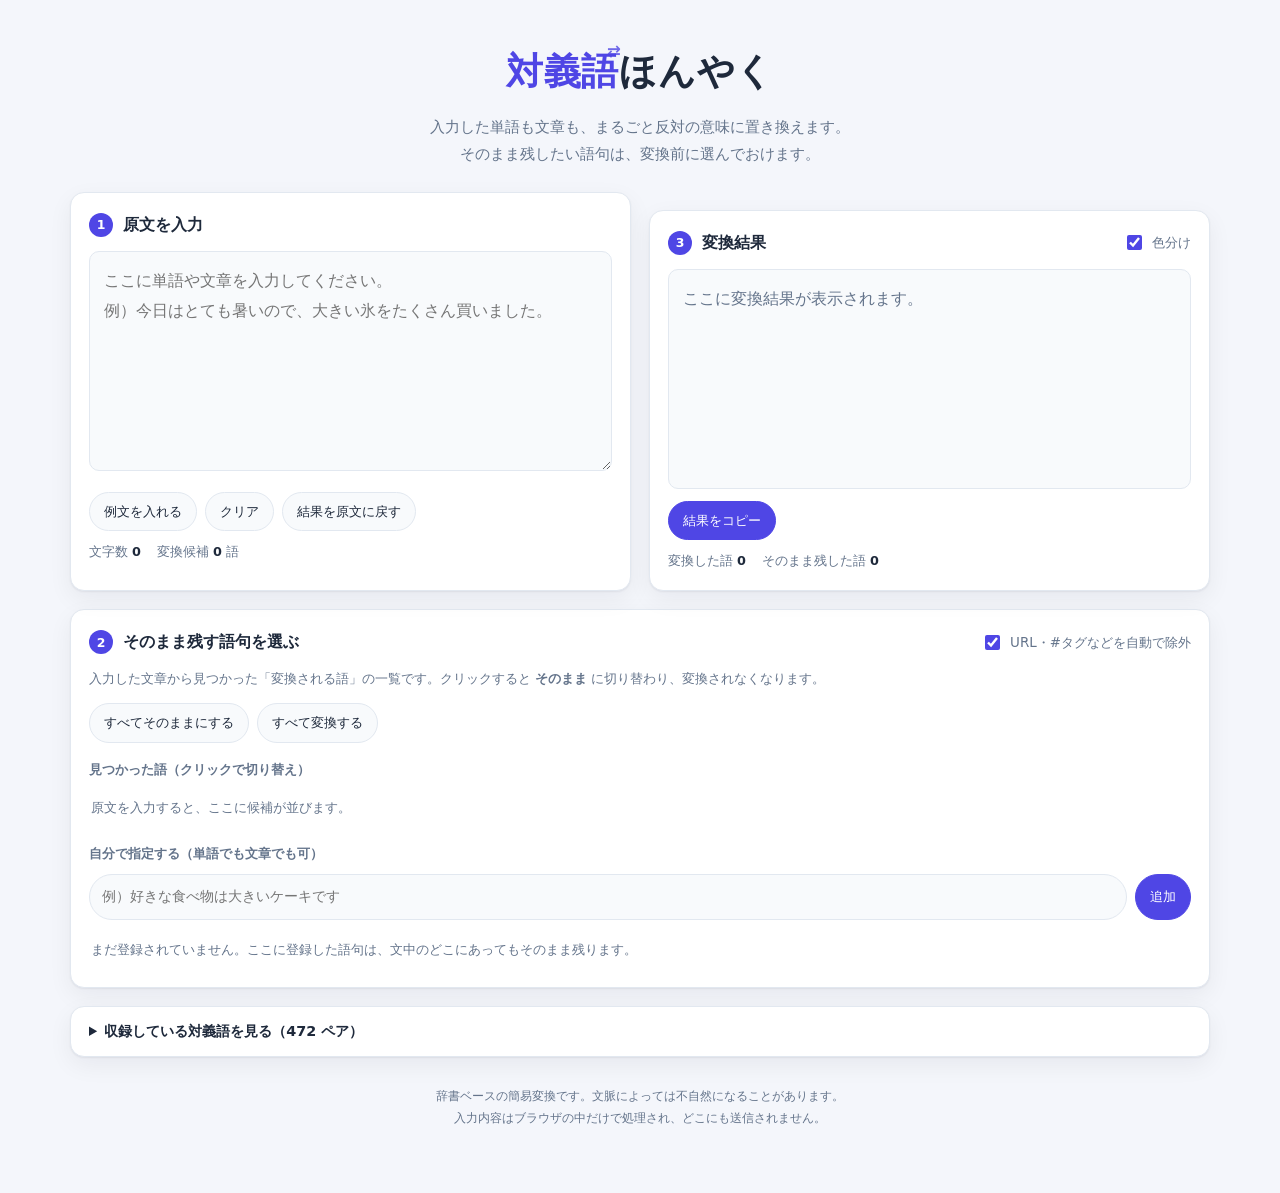
==== index.html @ 5894fc15 "対義語翻訳サイトを追加 入力した単語や文章をまるごと対義語に置き換える静的サイト。 変換したくない語句は、変換前に選んで保護できる。  - src/dictionary.js: 対義語ペア約470件（" ====
<!DOCTYPE html>
<html lang="ja">
<head>
<meta charset="utf-8">
<meta name="viewport" content="width=device-width, initial-scale=1">
<title>対義語ほんやく — 入力した文章をまるごと反対の意味に</title>
<meta name="description" content="入力した単語や文章を、まるごと対義語に置き換える翻訳サイト。そのまま残したい語句は変換前に選んでおけます。">
<link rel="icon" href="data:image/svg+xml,<svg xmlns='http://www.w3.org/2000/svg' viewBox='0 0 100 100'><text y='.9em' font-size='90'>🔄</text></svg>">
<link rel="stylesheet" href="assets/style.css">
</head>
<body>
<div class="wrap">

  <header>
    <h1><span class="flip">対義語</span>ほんやく</h1>
    <p class="lead">
      入力した単語も文章も、まるごと反対の意味に置き換えます。<br>
      そのまま残したい語句は、変換前に選んでおけます。
    </p>
  </header>

  <main>
    <div class="grid">

      <!-- ① 入力 -->
      <section class="card">
        <div class="card-head">
          <span class="step">1</span>
          <h2>原文を入力</h2>
        </div>
        <label class="sr-only" for="input">変換したい文章</label>
        <textarea id="input" placeholder="ここに単語や文章を入力してください。&#10;例）今日はとても暑いので、大きい氷をたくさん買いました。" spellcheck="false"></textarea>
        <div class="btn-row">
          <button type="button" class="btn" id="sample">例文を入れる</button>
          <button type="button" class="btn" id="clear">クリア</button>
          <button type="button" class="btn" id="swap" title="変換結果を原文に移して、もう一度変換します">結果を原文に戻す</button>
        </div>
        <div class="stats">
          <span>文字数 <b id="stat-chars">0</b></span>
          <span>変換候補 <b id="stat-candidates">0</b> 語</span>
        </div>
      </section>

      <!-- ③ 出力（画面上は右側に置くが、手順としては最後） -->
      <section class="card">
        <div class="card-head">
          <span class="step">3</span>
          <h2>変換結果</h2>
          <span class="spacer"></span>
          <label class="toggle"><input type="checkbox" id="highlight" checked> 色分け</label>
        </div>
        <div class="output" id="output" aria-live="polite"><span class="empty">ここに変換結果が表示されます。</span></div>
        <div class="btn-row">
          <button type="button" class="btn primary" id="copy">結果をコピー</button>
        </div>
        <div class="stats">
          <span>変換した語 <b id="stat-converted">0</b></span>
          <span>そのまま残した語 <b id="stat-kept">0</b></span>
        </div>
      </section>
    </div>

    <!-- ② そのまま残す設定 -->
    <section class="card">
      <div class="card-head">
        <span class="step">2</span>
        <h2>そのまま残す語句を選ぶ</h2>
        <span class="spacer"></span>
        <label class="toggle" title="URL・メールアドレス・`コード`・#タグ・@ユーザー名を自動で除外します">
          <input type="checkbox" id="auto-protect" checked> URL・#タグなどを自動で除外
        </label>
      </div>
      <p class="hint">
        入力した文章から見つかった「変換される語」の一覧です。クリックすると <b>そのまま</b> に切り替わり、変換されなくなります。
      </p>

      <div class="btn-row" style="margin-top:0">
        <button type="button" class="btn" id="keep-all">すべてそのままにする</button>
        <button type="button" class="btn" id="keep-none">すべて変換する</button>
      </div>

      <p class="subhead">見つかった語（クリックで切り替え）</p>
      <div class="chips" id="candidates"><p class="empty-note">原文を入力すると、ここに候補が並びます。</p></div>

      <p class="subhead">自分で指定する（単語でも文章でも可）</p>
      <div class="add-row">
        <label class="sr-only" for="manual">そのまま残したい語句</label>
        <input type="text" id="manual" placeholder="例）好きな食べ物は大きいケーキです" autocomplete="off">
        <button type="button" class="btn primary" id="manual-add">追加</button>
      </div>
      <div class="chips" id="manual-list"><p class="empty-note">まだ登録されていません。ここに登録した語句は、文中のどこにあってもそのまま残ります。</p></div>
    </section>

    <details class="dict">
      <summary>収録している対義語を見る（<span id="dict-count">0</span> ペア）</summary>
      <div class="add-row" style="margin-top:12px">
        <label class="sr-only" for="dict-search">辞書を検索</label>
        <input type="text" id="dict-search" placeholder="語を検索（例：大きい / happy）" autocomplete="off">
      </div>
      <div class="dict-list" id="dict-list"></div>
    </details>
  </main>

  <footer>
    辞書ベースの簡易変換です。文脈によっては不自然になることがあります。<br>
    入力内容はブラウザの中だけで処理され、どこにも送信されません。
  </footer>
</div>

<div class="toast" id="toast" role="status" aria-live="polite"></div>

<script src="src/dictionary.js"></script>
<script src="src/conjugate.js"></script>
<script src="src/converter.js"></script>
<script src="src/app.js"></script>
</body>
</html>
---- assets/style.css ----
:root {
  --bg: #f4f6fb;
  --panel: #ffffff;
  --panel-2: #f8fafc;
  --border: #e2e8f0;
  --text: #1e293b;
  --muted: #64748b;
  --accent: #4f46e5;
  --accent-soft: #eef2ff;
  --convert: #7c3aed;
  --convert-soft: #f3e8ff;
  --keep: #0f766e;
  --keep-soft: #ccfbf1;
  --shadow: 0 1px 2px rgba(15, 23, 42, .06), 0 8px 24px rgba(15, 23, 42, .06);
  --radius: 14px;
}

@media (prefers-color-scheme: dark) {
  :root {
    --bg: #0b1020;
    --panel: #131a2e;
    --panel-2: #0f1526;
    --border: #263149;
    --text: #e8edf7;
    --muted: #93a2bd;
    --accent: #8b8cf7;
    --accent-soft: #1e2444;
    --convert: #c4a6ff;
    --convert-soft: #2a1f45;
    --keep: #5eead4;
    --keep-soft: #113b38;
    --shadow: 0 1px 2px rgba(0, 0, 0, .4), 0 10px 30px rgba(0, 0, 0, .35);
  }
}

* { box-sizing: border-box; }

body {
  margin: 0;
  padding: 0 16px 64px;
  background: var(--bg);
  color: var(--text);
  font-family: "Hiragino Sans", "Hiragino Kaku Gothic ProN", "Noto Sans JP", "Yu Gothic UI",
    system-ui, -apple-system, "Segoe UI", sans-serif;
  line-height: 1.75;
  -webkit-text-size-adjust: 100%;
}

.wrap { max-width: 1140px; margin: 0 auto; }

/* ---------- header ---------- */
header {
  padding: 40px 0 24px;
  text-align: center;
}

h1 {
  margin: 0;
  font-size: clamp(1.6rem, 4.5vw, 2.3rem);
  letter-spacing: .02em;
}

h1 .flip {
  color: var(--accent);
  position: relative;
}

h1 .flip::after {
  content: "⇄";
  position: absolute;
  top: -.75em;
  right: -.15em;
  font-size: .45em;
  opacity: .8;
}

.lead {
  margin: 10px auto 0;
  max-width: 640px;
  color: var(--muted);
  font-size: .95rem;
}

/* ---------- layout ---------- */
.grid {
  display: grid;
  gap: 18px;
  grid-template-columns: 1fr 1fr;
}

@media (max-width: 860px) {
  .grid { grid-template-columns: 1fr; }
}

.card {
  background: var(--panel);
  border: 1px solid var(--border);
  border-radius: var(--radius);
  box-shadow: var(--shadow);
  padding: 18px;
  min-width: 0;
}

.card + .card,
.grid + .card { margin-top: 18px; }

.card-head {
  display: flex;
  align-items: center;
  gap: 10px;
  margin-bottom: 12px;
  flex-wrap: wrap;
}

.step {
  display: inline-grid;
  place-items: center;
  width: 24px;
  height: 24px;
  border-radius: 50%;
  background: var(--accent);
  color: #fff;
  font-size: .78rem;
  font-weight: 700;
  flex: none;
}

.card-head h2 {
  margin: 0;
  font-size: 1rem;
  font-weight: 700;
}

.card-head .spacer { flex: 1 1 auto; }

.hint {
  margin: 0 0 12px;
  color: var(--muted);
  font-size: .82rem;
}

/* ---------- controls ---------- */
textarea {
  width: 100%;
  min-height: 220px;
  resize: vertical;
  padding: 14px;
  border-radius: 10px;
  border: 1px solid var(--border);
  background: var(--panel-2);
  color: var(--text);
  font: inherit;
  line-height: 1.9;
}

textarea:focus-visible,
input[type="text"]:focus-visible { outline: 2px solid var(--accent); outline-offset: 1px; }

input[type="text"] {
  flex: 1 1 200px;
  min-width: 0;
  padding: 9px 12px;
  border-radius: 999px;
  border: 1px solid var(--border);
  background: var(--panel-2);
  color: var(--text);
  font: inherit;
  font-size: .9rem;
}

button {
  font: inherit;
  cursor: pointer;
  color: var(--text);
}

.btn {
  padding: 7px 14px;
  border-radius: 999px;
  border: 1px solid var(--border);
  background: var(--panel-2);
  font-size: .84rem;
  transition: border-color .15s, background .15s, transform .05s;
}

.btn:hover { border-color: var(--accent); }
.btn:active { transform: translateY(1px); }

.btn.primary {
  background: var(--accent);
  border-color: var(--accent);
  color: #fff;
}

.btn-row {
  display: flex;
  flex-wrap: wrap;
  gap: 8px;
  margin-top: 12px;
}

.toggle {
  display: inline-flex;
  align-items: center;
  gap: 7px;
  font-size: .84rem;
  color: var(--muted);
  cursor: pointer;
  user-select: none;
}

.toggle input { accent-color: var(--accent); width: 15px; height: 15px; }

/* ---------- output ---------- */
.output {
  min-height: 220px;
  padding: 14px;
  border-radius: 10px;
  border: 1px solid var(--border);
  background: var(--panel-2);
  white-space: pre-wrap;
  word-break: break-word;
  overflow-wrap: anywhere;
  line-height: 1.9;
}

.output .empty { color: var(--muted); }

.output mark.conv {
  background: var(--convert-soft);
  color: var(--convert);
  border-radius: 4px;
  padding: 0 2px;
  font-weight: 600;
}

.output .kept {
  background: var(--keep-soft);
  color: var(--keep);
  border-radius: 4px;
  padding: 0 2px;
  box-shadow: inset 0 -1px 0 currentColor;
}

.output.plainview mark.conv,
.output.plainview .kept {
  background: none;
  color: inherit;
  font-weight: inherit;
  box-shadow: none;
}

/* ---------- chips ---------- */
.chips {
  display: flex;
  flex-wrap: wrap;
  gap: 8px;
  max-height: min(320px, 50vh);
  overflow-y: auto;
  overscroll-behavior: contain;
  padding: 2px 2px 4px;
}

.chip {
  display: inline-flex;
  align-items: center;
  gap: 6px;
  padding: 5px 12px;
  border-radius: 999px;
  border: 1px solid var(--border);
  background: var(--convert-soft);
  color: var(--convert);
  font-size: .84rem;
  line-height: 1.6;
  transition: background .15s, color .15s, border-color .15s;
}

.chip .arrow { opacity: .6; font-size: .78rem; }
.chip .count {
  font-size: .7rem;
  opacity: .75;
  background: rgba(127, 127, 127, .18);
  border-radius: 999px;
  padding: 0 6px;
}

.chip[aria-pressed="true"] {
  background: var(--keep-soft);
  color: var(--keep);
  border-color: currentColor;
}

.chip[aria-pressed="true"] .target { text-decoration: line-through; opacity: .55; }

.chip .state { font-size: .72rem; opacity: .8; }

.chip-static {
  display: inline-flex;
  align-items: center;
  gap: 8px;
  padding: 5px 8px 5px 12px;
  border-radius: 999px;
  border: 1px solid currentColor;
  background: var(--keep-soft);
  color: var(--keep);
  font-size: .84rem;
  max-width: 100%;
}

.chip-static span {
  overflow: hidden;
  text-overflow: ellipsis;
  white-space: nowrap;
  max-width: 42ch;
}

.chip-static button {
  border: 0;
  background: none;
  color: inherit;
  font-size: 1rem;
  line-height: 1;
  padding: 0 2px;
  opacity: .7;
}

.chip-static button:hover { opacity: 1; }

.add-row {
  display: flex;
  gap: 8px;
  flex-wrap: wrap;
  margin-bottom: 12px;
}

.empty-note {
  color: var(--muted);
  font-size: .84rem;
  margin: 4px 0;
}

/* ---------- misc ---------- */
.stats {
  display: flex;
  gap: 16px;
  flex-wrap: wrap;
  color: var(--muted);
  font-size: .8rem;
  margin-top: 10px;
}

.stats b { color: var(--text); font-variant-numeric: tabular-nums; }

.subhead {
  font-size: .82rem;
  font-weight: 700;
  color: var(--muted);
  margin: 16px 0 8px;
}

details.dict {
  margin-top: 18px;
  border: 1px solid var(--border);
  border-radius: var(--radius);
  background: var(--panel);
  padding: 12px 18px;
  box-shadow: var(--shadow);
}

details.dict summary {
  cursor: pointer;
  font-size: .9rem;
  font-weight: 700;
}

.dict-list {
  margin-top: 12px;
  max-height: 320px;
  overflow-y: auto;
  display: grid;
  grid-template-columns: repeat(auto-fill, minmax(220px, 1fr));
  gap: 6px 14px;
  font-size: .85rem;
}

.dict-list div {
  display: flex;
  gap: 6px;
  border-bottom: 1px dashed var(--border);
  padding: 3px 0;
}

.dict-list .tag {
  margin-left: auto;
  font-size: .7rem;
  color: var(--muted);
  flex: none;
}

footer {
  text-align: center;
  color: var(--muted);
  font-size: .78rem;
  margin-top: 28px;
}

.toast {
  position: fixed;
  left: 50%;
  bottom: 28px;
  transform: translate(-50%, 12px);
  background: var(--text);
  color: var(--bg);
  padding: 9px 18px;
  border-radius: 999px;
  font-size: .85rem;
  opacity: 0;
  pointer-events: none;
  transition: opacity .2s, transform .2s;
}

.toast.show { opacity: 1; transform: translate(-50%, 0); }

.sr-only {
  position: absolute;
  width: 1px; height: 1px;
  padding: 0; margin: -1px;
  overflow: hidden;
  clip: rect(0 0 0 0);
  white-space: nowrap;
  border: 0;
}
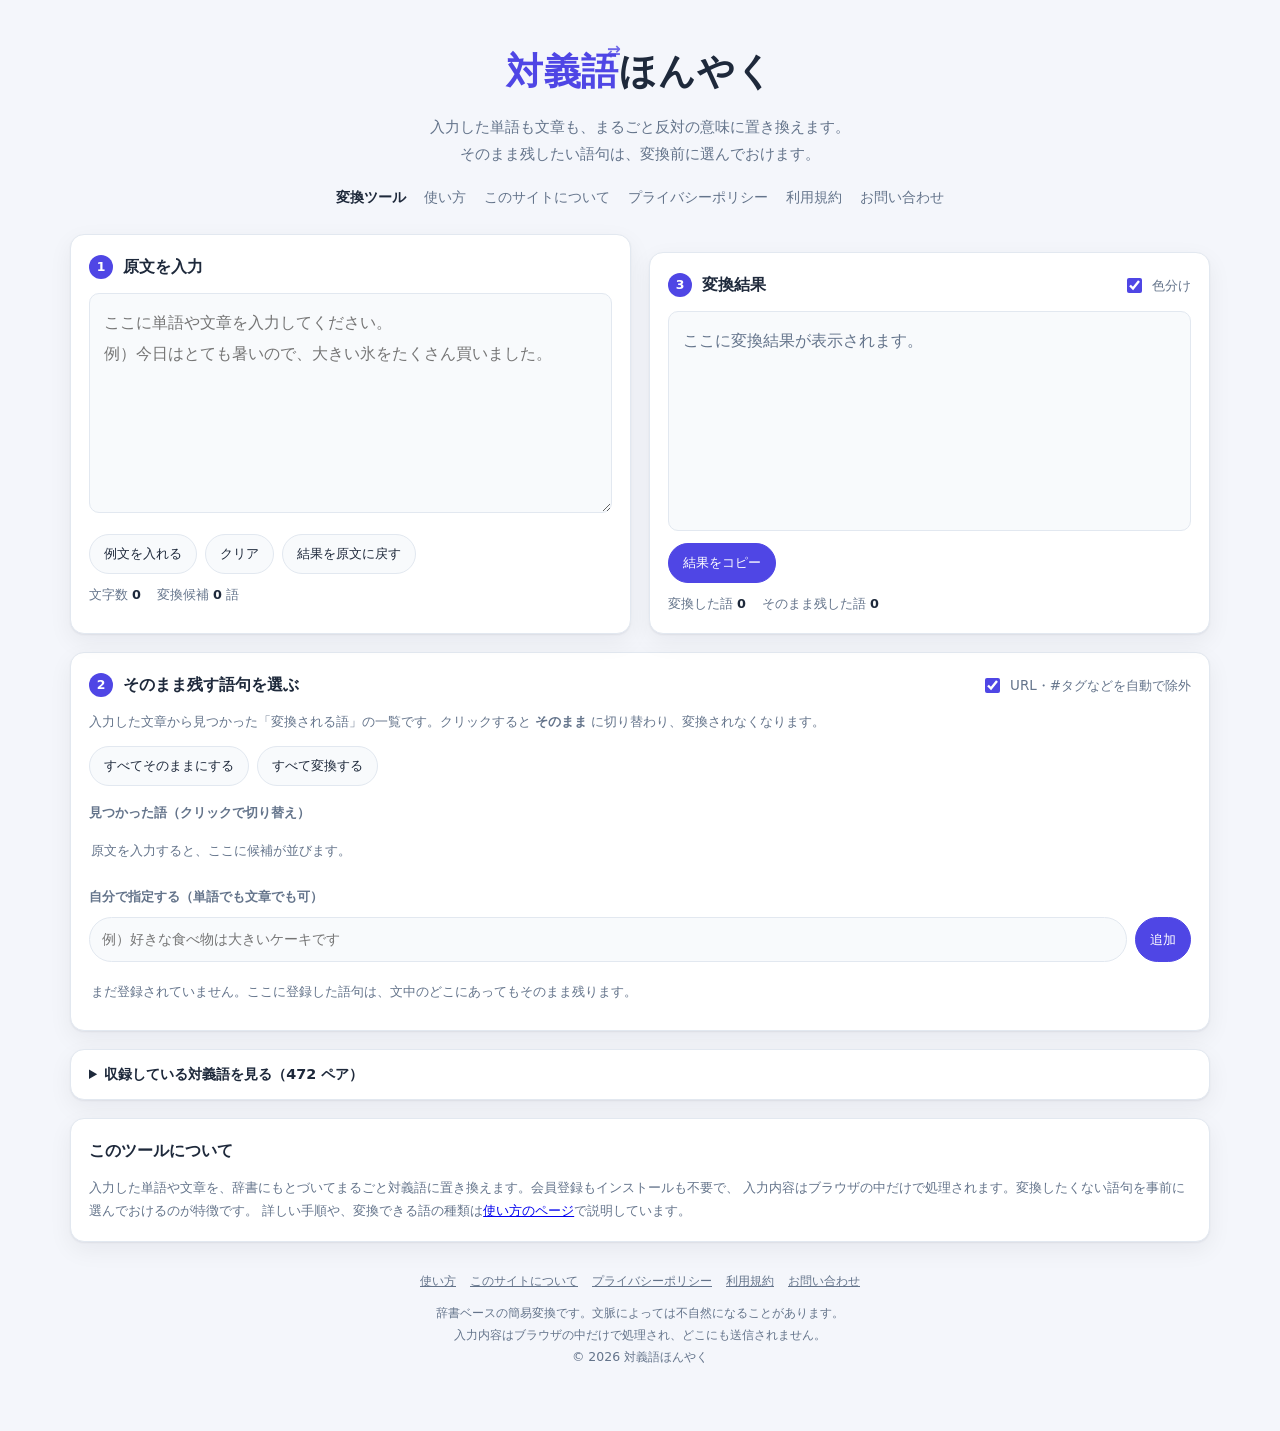
==== commit 74cda5c1: "サイトとして公開できるようにし、広告枠を用意 GitHub Pages での公開と、広告掲載（AdSense）に必要な体裁を整えた。  - .github/workflows/pages.yml: テ" ====
--- a/index.html
+++ b/index.html
@@ -5,8 +5,29 @@
 <meta name="viewport" content="width=device-width, initial-scale=1">
 <title>対義語ほんやく — 入力した文章をまるごと反対の意味に</title>
 <meta name="description" content="入力した単語や文章を、まるごと対義語に置き換える翻訳サイト。そのまま残したい語句は変換前に選んでおけます。">
+<link rel="canonical" href="https://tomohiro284.github.io/-/">
+<meta property="og:type" content="website">
+<meta property="og:site_name" content="対義語ほんやく">
+<meta property="og:title" content="対義語ほんやく — 入力した文章をまるごと反対の意味に">
+<meta property="og:description" content="入力した単語や文章を、まるごと対義語に置き換える無料の変換ツール。そのまま残したい語句は変換前に選んでおけます。">
+<meta property="og:url" content="https://tomohiro284.github.io/-/">
+<meta property="og:locale" content="ja_JP">
+<meta name="twitter:card" content="summary">
 <link rel="icon" href="data:image/svg+xml,<svg xmlns='http://www.w3.org/2000/svg' viewBox='0 0 100 100'><text y='.9em' font-size='90'>🔄</text></svg>">
 <link rel="stylesheet" href="assets/style.css">
+<script type="application/ld+json">
+{
+  "@context": "https://schema.org",
+  "@type": "WebApplication",
+  "name": "対義語ほんやく",
+  "url": "https://tomohiro284.github.io/-/",
+  "applicationCategory": "UtilitiesApplication",
+  "operatingSystem": "Web",
+  "inLanguage": "ja",
+  "description": "入力した単語や文章を、まるごと対義語に置き換える無料の変換ツール。",
+  "offers": { "@type": "Offer", "price": "0", "priceCurrency": "JPY" }
+}
+</script>
 </head>
 <body>
 <div class="wrap">
@@ -17,6 +38,14 @@
       入力した単語も文章も、まるごと反対の意味に置き換えます。<br>
       そのまま残したい語句は、変換前に選んでおけます。
     </p>
+    <nav class="site-nav" aria-label="サイト内メニュー">
+      <a href="index.html" aria-current="page">変換ツール</a>
+      <a href="guide.html">使い方</a>
+      <a href="about.html">このサイトについて</a>
+      <a href="privacy.html">プライバシーポリシー</a>
+      <a href="terms.html">利用規約</a>
+      <a href="contact.html">お問い合わせ</a>
+    </nav>
   </header>
 
   <main>
@@ -91,6 +120,8 @@
       <div class="chips" id="manual-list"><p class="empty-note">まだ登録されていません。ここに登録した語句は、文中のどこにあってもそのまま残ります。</p></div>
     </section>
 
+    <div class="ad-slot" data-ad-slot="content"></div>
+
     <details class="dict">
       <summary>収録している対義語を見る（<span id="dict-count">0</span> ペア）</summary>
       <div class="add-row" style="margin-top:12px">
@@ -99,19 +130,40 @@
       </div>
       <div class="dict-list" id="dict-list"></div>
     </details>
+
+    <section class="card" style="margin-top:18px">
+      <div class="card-head"><h2>このツールについて</h2></div>
+      <p class="hint" style="margin:0">
+        入力した単語や文章を、辞書にもとづいてまるごと対義語に置き換えます。会員登録もインストールも不要で、
+        入力内容はブラウザの中だけで処理されます。変換したくない語句を事前に選んでおけるのが特徴です。
+        詳しい手順や、変換できる語の種類は<a href="guide.html">使い方のページ</a>で説明しています。
+      </p>
+    </section>
+
+    <div class="ad-slot" data-ad-slot="footer"></div>
   </main>
 
   <footer>
+    <div class="foot-links">
+      <a href="guide.html">使い方</a>
+      <a href="about.html">このサイトについて</a>
+      <a href="privacy.html">プライバシーポリシー</a>
+      <a href="terms.html">利用規約</a>
+      <a href="contact.html">お問い合わせ</a>
+    </div>
     辞書ベースの簡易変換です。文脈によっては不自然になることがあります。<br>
-    入力内容はブラウザの中だけで処理され、どこにも送信されません。
+    入力内容はブラウザの中だけで処理され、どこにも送信されません。<br>
+    © 2026 対義語ほんやく
   </footer>
 </div>
 
 <div class="toast" id="toast" role="status" aria-live="polite"></div>
 
+<script src="src/site-config.js"></script>
 <script src="src/dictionary.js"></script>
 <script src="src/conjugate.js"></script>
 <script src="src/converter.js"></script>
 <script src="src/app.js"></script>
+<script src="src/ads.js"></script>
 </body>
 </html>
--- a/assets/style.css
+++ b/assets/style.css
@@ -430,3 +430,101 @@
   white-space: nowrap;
   border: 0;
 }
+
+/* ---------- サイト共通のナビゲーション ---------- */
+.site-nav {
+  display: flex;
+  flex-wrap: wrap;
+  gap: 6px 18px;
+  justify-content: center;
+  margin-top: 18px;
+  font-size: .85rem;
+}
+
+.site-nav a {
+  color: var(--muted);
+  text-decoration: none;
+  border-bottom: 1px solid transparent;
+}
+
+.site-nav a:hover { color: var(--accent); border-bottom-color: currentColor; }
+.site-nav a[aria-current="page"] { color: var(--text); font-weight: 700; }
+
+footer .foot-links {
+  display: flex;
+  flex-wrap: wrap;
+  gap: 6px 14px;
+  justify-content: center;
+  margin-bottom: 10px;
+}
+
+footer .foot-links a { color: var(--muted); }
+
+/* ---------- 記事ページ ---------- */
+.page { max-width: 760px; margin: 0 auto; }
+
+.page h2 {
+  font-size: 1.15rem;
+  margin: 32px 0 10px;
+  padding-bottom: 6px;
+  border-bottom: 1px solid var(--border);
+}
+
+.page h2:first-of-type { margin-top: 8px; }
+.page h3 { font-size: 1rem; margin: 22px 0 6px; }
+.page p, .page li { font-size: .93rem; }
+.page ul, .page ol { padding-left: 1.3em; }
+.page li { margin: 4px 0; }
+.page dt { font-weight: 700; margin-top: 14px; }
+.page dd { margin: 4px 0 0; color: var(--muted); font-size: .9rem; }
+
+.page table {
+  width: 100%;
+  border-collapse: collapse;
+  font-size: .9rem;
+  margin: 12px 0;
+}
+
+.page th, .page td {
+  border: 1px solid var(--border);
+  padding: 7px 10px;
+  text-align: left;
+  vertical-align: top;
+}
+
+.page th { background: var(--panel-2); font-weight: 700; }
+
+.page code {
+  background: var(--panel-2);
+  border: 1px solid var(--border);
+  border-radius: 4px;
+  padding: 1px 5px;
+  font-size: .85em;
+}
+
+.page .updated { color: var(--muted); font-size: .8rem; }
+
+.callout {
+  background: var(--accent-soft);
+  border: 1px solid var(--border);
+  border-radius: 10px;
+  padding: 12px 16px;
+  margin: 16px 0;
+  font-size: .9rem;
+}
+
+/* ---------- 広告枠 ---------- */
+.ad-slot {
+  margin: 24px auto;
+  max-width: 100%;
+  overflow: hidden;
+  text-align: center;
+}
+
+.ad-label {
+  display: block;
+  font-size: .68rem;
+  letter-spacing: .08em;
+  color: var(--muted);
+  margin-bottom: 4px;
+}
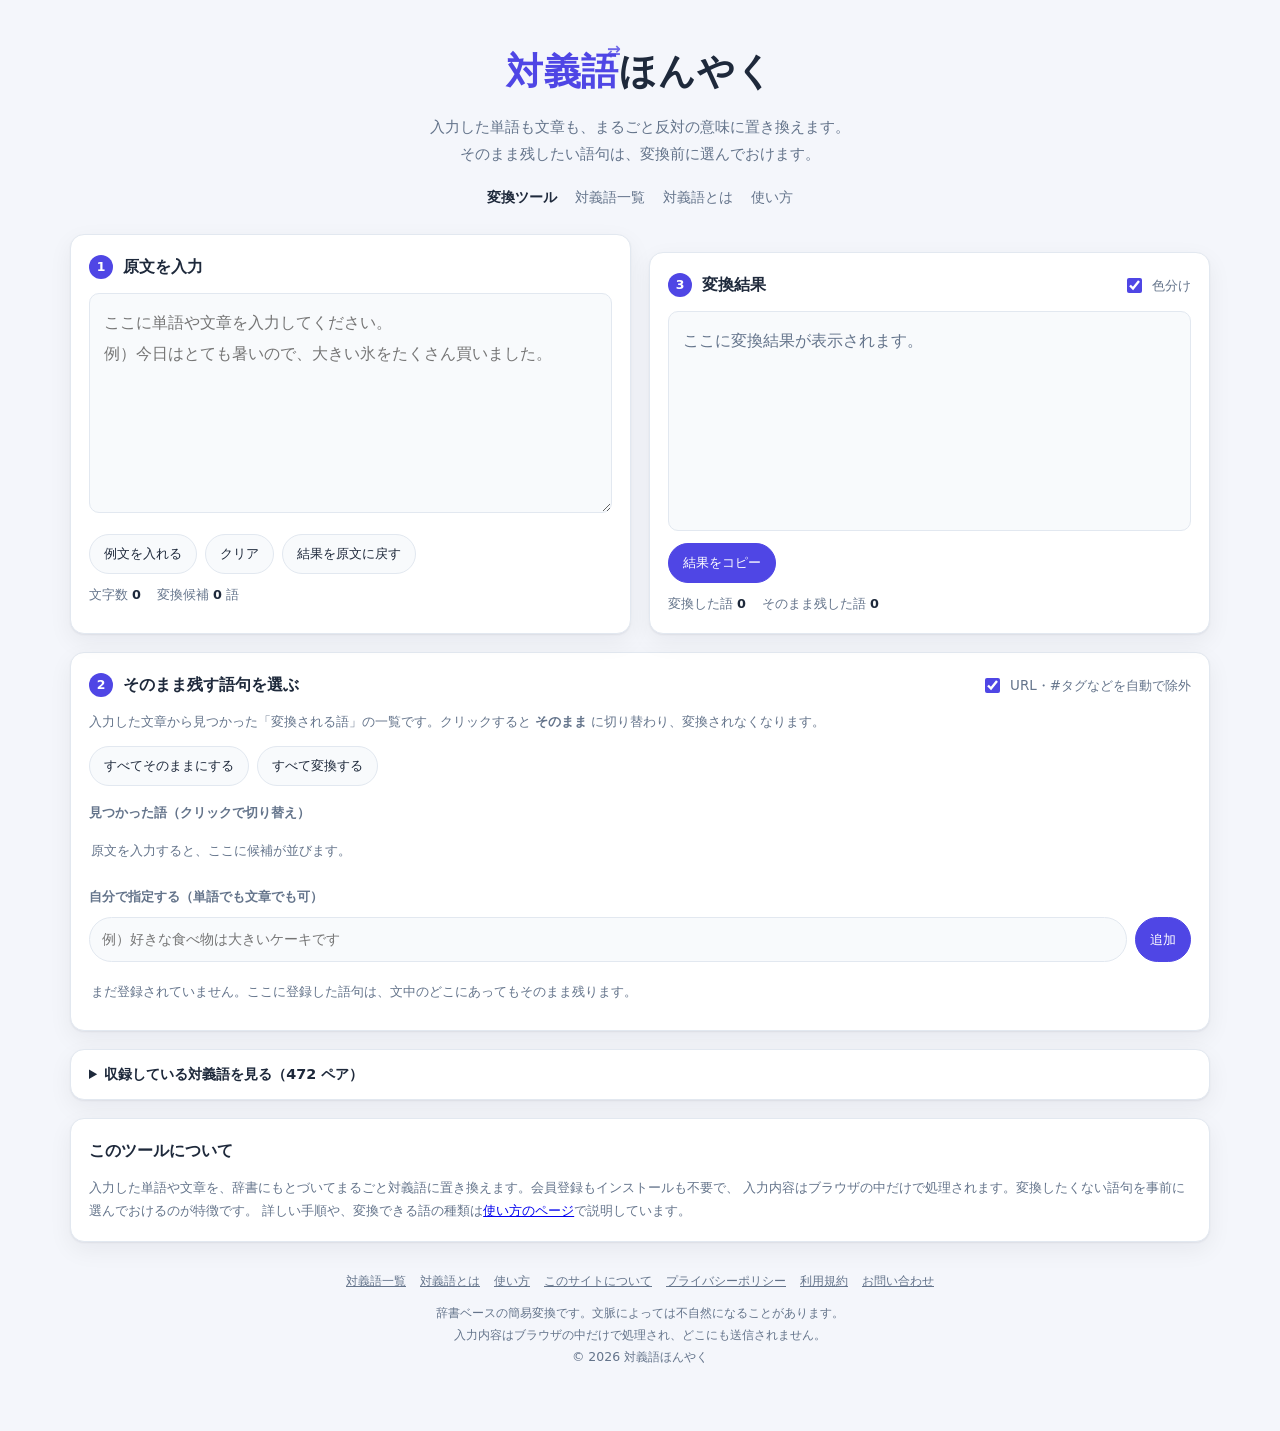
==== commit af98e87f: "コンテンツページを追加し、サイトの構成を整理 ツール1ページだけの状態から、読み物を備えたサイトの形にした。  - antonym-list.html: 収録している対義語472組をカテゴリ別に掲載。" ====
--- a/index.html
+++ b/index.html
@@ -40,11 +40,9 @@
     </p>
     <nav class="site-nav" aria-label="サイト内メニュー">
       <a href="index.html" aria-current="page">変換ツール</a>
+      <a href="antonym-list.html">対義語一覧</a>
+      <a href="what-is-antonym.html">対義語とは</a>
       <a href="guide.html">使い方</a>
-      <a href="about.html">このサイトについて</a>
-      <a href="privacy.html">プライバシーポリシー</a>
-      <a href="terms.html">利用規約</a>
-      <a href="contact.html">お問い合わせ</a>
     </nav>
   </header>
 
@@ -145,6 +143,8 @@
 
   <footer>
     <div class="foot-links">
+      <a href="antonym-list.html">対義語一覧</a>
+      <a href="what-is-antonym.html">対義語とは</a>
       <a href="guide.html">使い方</a>
       <a href="about.html">このサイトについて</a>
       <a href="privacy.html">プライバシーポリシー</a>
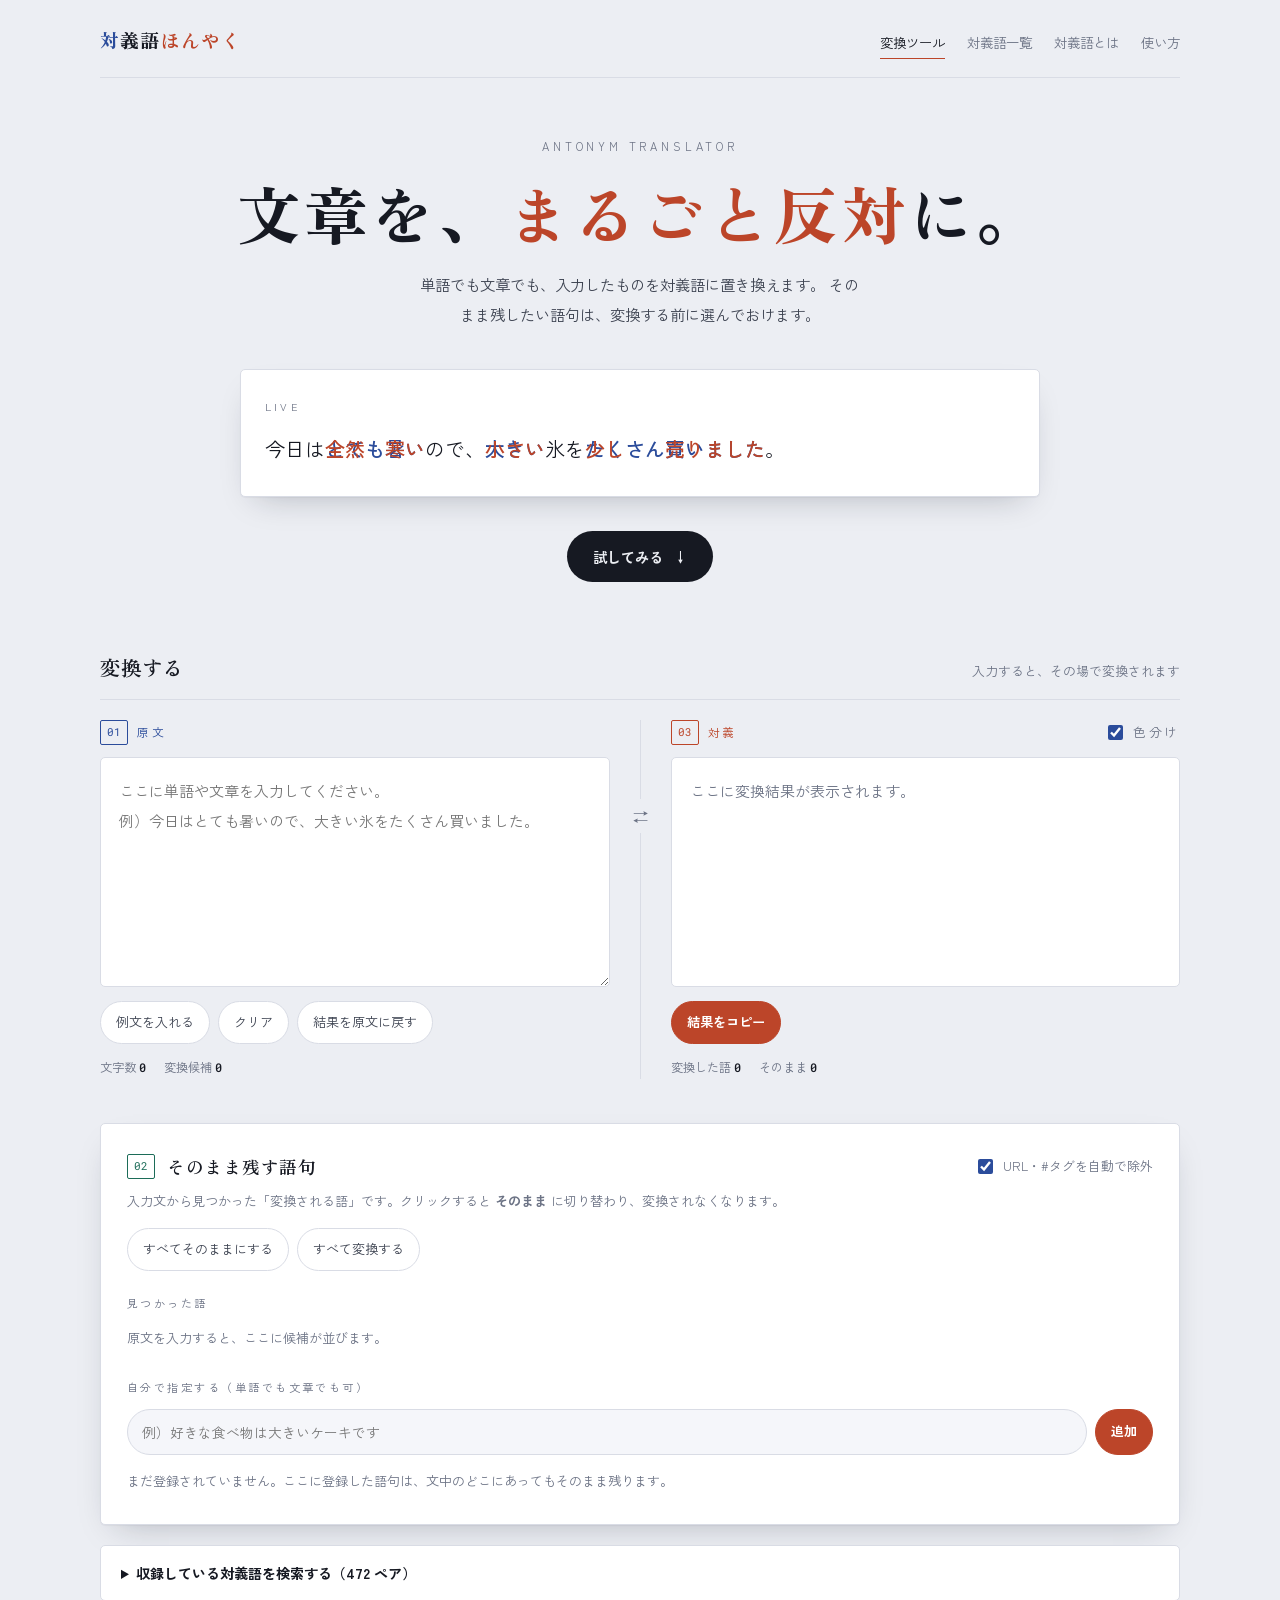
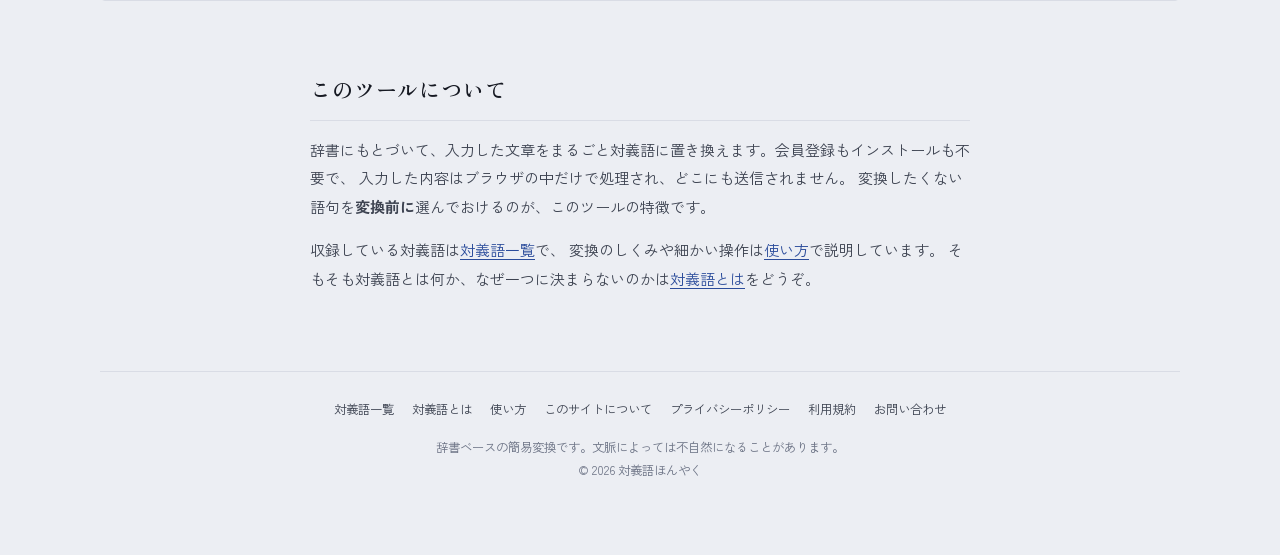
==== commit d8c88407: "サイト全体のデザインを刷新する 「対」を軸に組み直した。ページ中央に背骨（spine）を通し、 原文＝藍、対義＝朱 の二極で全体を構成している。  - assets/style.css: トークンを全" ====
--- a/index.html
+++ b/index.html
@@ -4,7 +4,7 @@
 <meta charset="utf-8">
 <meta name="viewport" content="width=device-width, initial-scale=1">
 <title>対義語ほんやく — 入力した文章をまるごと反対の意味に</title>
-<meta name="description" content="入力した単語や文章を、まるごと対義語に置き換える翻訳サイト。そのまま残したい語句は変換前に選んでおけます。">
+<meta name="description" content="入力した単語や文章を、まるごと対義語に置き換える無料の変換ツール。そのまま残したい語句は変換前に選んでおけます。">
 <link rel="canonical" href="https://tomohiro284.github.io/-/">
 <meta property="og:type" content="website">
 <meta property="og:site_name" content="対義語ほんやく">
@@ -13,7 +13,10 @@
 <meta property="og:url" content="https://tomohiro284.github.io/-/">
 <meta property="og:locale" content="ja_JP">
 <meta name="twitter:card" content="summary">
-<link rel="icon" href="data:image/svg+xml,<svg xmlns='http://www.w3.org/2000/svg' viewBox='0 0 100 100'><text y='.9em' font-size='90'>🔄</text></svg>">
+<link rel="icon" href="data:image/svg+xml,<svg xmlns='http://www.w3.org/2000/svg' viewBox='0 0 100 100'><text y='.9em' font-size='90'>⇄</text></svg>">
+<link rel="preconnect" href="https://fonts.googleapis.com">
+<link rel="preconnect" href="https://fonts.gstatic.com" crossorigin>
+<link rel="stylesheet" href="https://fonts.googleapis.com/css2?family=Zen+Kaku+Gothic+New:wght@400;500;700&family=Zen+Old+Mincho:wght@600;900&family=Roboto+Mono:wght@400;500&display=swap">
 <link rel="stylesheet" href="assets/style.css">
 <script type="application/ld+json">
 {
@@ -32,109 +35,127 @@
 <body>
 <div class="wrap">
 
-  <header>
-    <h1><span class="flip">対義語</span>ほんやく</h1>
-    <p class="lead">
-      入力した単語も文章も、まるごと反対の意味に置き換えます。<br>
-      そのまま残したい語句は、変換前に選んでおけます。
-    </p>
+  <div class="topbar">
+    <a class="wordmark" href="index.html"><span class="pole-a">対</span>義語<span class="pole-b">ほんやく</span></a>
     <nav class="site-nav" aria-label="サイト内メニュー">
       <a href="index.html" aria-current="page">変換ツール</a>
       <a href="antonym-list.html">対義語一覧</a>
       <a href="what-is-antonym.html">対義語とは</a>
       <a href="guide.html">使い方</a>
     </nav>
+  </div>
+
+  <header class="hero">
+    <p class="eyebrow">ANTONYM TRANSLATOR</p>
+    <h1>文章を、<span class="pole-b">まるごと反対</span>に。</h1>
+    <p class="lead">
+      単語でも文章でも、入力したものを対義語に置き換えます。
+      そのまま残したい語句は、変換する前に選んでおけます。
+    </p>
+
+    <div class="demo">
+      <span class="demo-label">LIVE</span>
+      <div id="hero-demo">今日はとても暑いので、大きい氷をたくさん買いました。</div>
+    </div>
+
+    <a class="hero-cta" href="#tool">試してみる <span aria-hidden="true">↓</span></a>
   </header>
 
-  <main>
-    <div class="grid">
+  <main id="tool">
+    <section class="block" style="margin-top:20px">
+      <div class="section-head">
+        <h2>変換する</h2>
+        <span class="note">入力すると、その場で変換されます</span>
+      </div>
 
-      <!-- ① 入力 -->
-      <section class="card">
-        <div class="card-head">
-          <span class="step">1</span>
-          <h2>原文を入力</h2>
+      <div class="deck">
+        <section class="pane pane-in">
+          <div class="pane-label"><span class="ord">01</span> 原文</div>
+          <label class="sr-only" for="input">変換したい文章</label>
+          <textarea id="input" placeholder="ここに単語や文章を入力してください。&#10;例）今日はとても暑いので、大きい氷をたくさん買いました。" spellcheck="false"></textarea>
+          <div class="btn-row">
+            <button type="button" class="btn" id="sample">例文を入れる</button>
+            <button type="button" class="btn" id="clear">クリア</button>
+            <button type="button" class="btn" id="swap" title="変換結果を原文に移して、もう一度変換します">結果を原文に戻す</button>
+          </div>
+          <div class="stats">
+            <span>文字数 <b id="stat-chars">0</b></span>
+            <span>変換候補 <b id="stat-candidates">0</b></span>
+          </div>
+        </section>
+
+        <div class="spine" aria-hidden="true"></div>
+
+        <section class="pane pane-out">
+          <div class="pane-label">
+            <span class="ord">03</span> 対義
+            <span style="flex:1"></span>
+            <label class="toggle"><input type="checkbox" id="highlight" checked> 色分け</label>
+          </div>
+          <div class="output" id="output" aria-live="polite"><span class="empty">ここに変換結果が表示されます。</span></div>
+          <div class="btn-row">
+            <button type="button" class="btn primary" id="copy">結果をコピー</button>
+          </div>
+          <div class="stats">
+            <span>変換した語 <b id="stat-converted">0</b></span>
+            <span>そのまま <b id="stat-kept">0</b></span>
+          </div>
+        </section>
+      </div>
+
+      <section class="keep-panel">
+        <div class="panel-head">
+          <span class="ord" style="font-family:var(--mono);font-size:.68rem;padding:1px 6px;border:1px solid var(--keep);border-radius:2px;color:var(--keep)">02</span>
+          <h2>そのまま残す語句</h2>
+          <span class="spacer"></span>
+          <label class="toggle" title="URL・メールアドレス・`コード`・#タグ・@ユーザー名を自動で除外します">
+            <input type="checkbox" id="auto-protect" checked> URL・#タグを自動で除外
+          </label>
         </div>
-        <label class="sr-only" for="input">変換したい文章</label>
-        <textarea id="input" placeholder="ここに単語や文章を入力してください。&#10;例）今日はとても暑いので、大きい氷をたくさん買いました。" spellcheck="false"></textarea>
-        <div class="btn-row">
-          <button type="button" class="btn" id="sample">例文を入れる</button>
-          <button type="button" class="btn" id="clear">クリア</button>
-          <button type="button" class="btn" id="swap" title="変換結果を原文に移して、もう一度変換します">結果を原文に戻す</button>
+        <p class="hint">
+          入力文から見つかった「変換される語」です。クリックすると <b>そのまま</b> に切り替わり、変換されなくなります。
+        </p>
+
+        <div class="btn-row" style="margin-top:0">
+          <button type="button" class="btn" id="keep-all">すべてそのままにする</button>
+          <button type="button" class="btn" id="keep-none">すべて変換する</button>
         </div>
-        <div class="stats">
-          <span>文字数 <b id="stat-chars">0</b></span>
-          <span>変換候補 <b id="stat-candidates">0</b> 語</span>
+
+        <p class="subhead">見つかった語</p>
+        <div class="chips" id="candidates"><p class="empty-note">原文を入力すると、ここに候補が並びます。</p></div>
+
+        <p class="subhead">自分で指定する（単語でも文章でも可）</p>
+        <div class="add-row">
+          <label class="sr-only" for="manual">そのまま残したい語句</label>
+          <input type="text" id="manual" placeholder="例）好きな食べ物は大きいケーキです" autocomplete="off">
+          <button type="button" class="btn primary" id="manual-add">追加</button>
         </div>
+        <div class="chips" id="manual-list"><p class="empty-note">まだ登録されていません。ここに登録した語句は、文中のどこにあってもそのまま残ります。</p></div>
       </section>
 
-      <!-- ③ 出力（画面上は右側に置くが、手順としては最後） -->
-      <section class="card">
-        <div class="card-head">
-          <span class="step">3</span>
-          <h2>変換結果</h2>
-          <span class="spacer"></span>
-          <label class="toggle"><input type="checkbox" id="highlight" checked> 色分け</label>
+      <details class="dict">
+        <summary>収録している対義語を検索する（<span id="dict-count">0</span> ペア）</summary>
+        <div class="add-row" style="margin-top:14px">
+          <label class="sr-only" for="dict-search">辞書を検索</label>
+          <input type="text" id="dict-search" placeholder="語を検索（例：大きい / happy）" autocomplete="off">
         </div>
-        <div class="output" id="output" aria-live="polite"><span class="empty">ここに変換結果が表示されます。</span></div>
-        <div class="btn-row">
-          <button type="button" class="btn primary" id="copy">結果をコピー</button>
-        </div>
-        <div class="stats">
-          <span>変換した語 <b id="stat-converted">0</b></span>
-          <span>そのまま残した語 <b id="stat-kept">0</b></span>
-        </div>
-      </section>
-    </div>
-
-    <!-- ② そのまま残す設定 -->
-    <section class="card">
-      <div class="card-head">
-        <span class="step">2</span>
-        <h2>そのまま残す語句を選ぶ</h2>
-        <span class="spacer"></span>
-        <label class="toggle" title="URL・メールアドレス・`コード`・#タグ・@ユーザー名を自動で除外します">
-          <input type="checkbox" id="auto-protect" checked> URL・#タグなどを自動で除外
-        </label>
-      </div>
-      <p class="hint">
-        入力した文章から見つかった「変換される語」の一覧です。クリックすると <b>そのまま</b> に切り替わり、変換されなくなります。
-      </p>
-
-      <div class="btn-row" style="margin-top:0">
-        <button type="button" class="btn" id="keep-all">すべてそのままにする</button>
-        <button type="button" class="btn" id="keep-none">すべて変換する</button>
-      </div>
-
-      <p class="subhead">見つかった語（クリックで切り替え）</p>
-      <div class="chips" id="candidates"><p class="empty-note">原文を入力すると、ここに候補が並びます。</p></div>
-
-      <p class="subhead">自分で指定する（単語でも文章でも可）</p>
-      <div class="add-row">
-        <label class="sr-only" for="manual">そのまま残したい語句</label>
-        <input type="text" id="manual" placeholder="例）好きな食べ物は大きいケーキです" autocomplete="off">
-        <button type="button" class="btn primary" id="manual-add">追加</button>
-      </div>
-      <div class="chips" id="manual-list"><p class="empty-note">まだ登録されていません。ここに登録した語句は、文中のどこにあってもそのまま残ります。</p></div>
+        <div class="dict-list" id="dict-list"></div>
+      </details>
     </section>
 
     <div class="ad-slot" data-ad-slot="content"></div>
 
-    <details class="dict">
-      <summary>収録している対義語を見る（<span id="dict-count">0</span> ペア）</summary>
-      <div class="add-row" style="margin-top:12px">
-        <label class="sr-only" for="dict-search">辞書を検索</label>
-        <input type="text" id="dict-search" placeholder="語を検索（例：大きい / happy）" autocomplete="off">
-      </div>
-      <div class="dict-list" id="dict-list"></div>
-    </details>
-
-    <section class="card" style="margin-top:18px">
-      <div class="card-head"><h2>このツールについて</h2></div>
-      <p class="hint" style="margin:0">
-        入力した単語や文章を、辞書にもとづいてまるごと対義語に置き換えます。会員登録もインストールも不要で、
-        入力内容はブラウザの中だけで処理されます。変換したくない語句を事前に選んでおけるのが特徴です。
-        詳しい手順や、変換できる語の種類は<a href="guide.html">使い方のページ</a>で説明しています。
+    <section class="block page">
+      <h2>このツールについて</h2>
+      <p>
+        辞書にもとづいて、入力した文章をまるごと対義語に置き換えます。会員登録もインストールも不要で、
+        入力した内容はブラウザの中だけで処理され、どこにも送信されません。
+        変換したくない語句を<b>変換前に</b>選んでおけるのが、このツールの特徴です。
+      </p>
+      <p>
+        収録している対義語は<a href="antonym-list.html">対義語一覧</a>で、
+        変換のしくみや細かい操作は<a href="guide.html">使い方</a>で説明しています。
+        そもそも対義語とは何か、なぜ一つに決まらないのかは<a href="what-is-antonym.html">対義語とは</a>をどうぞ。
       </p>
     </section>
 
@@ -152,7 +173,6 @@
       <a href="contact.html">お問い合わせ</a>
     </div>
     辞書ベースの簡易変換です。文脈によっては不自然になることがあります。<br>
-    入力内容はブラウザの中だけで処理され、どこにも送信されません。<br>
     © 2026 対義語ほんやく
   </footer>
 </div>
@@ -164,6 +184,7 @@
 <script src="src/conjugate.js"></script>
 <script src="src/converter.js"></script>
 <script src="src/app.js"></script>
+<script src="src/hero.js"></script>
 <script src="src/ads.js"></script>
 </body>
 </html>
--- a/assets/style.css
+++ b/assets/style.css
@@ -1,264 +1,483 @@
+/*!
+ * style.css — 対義語ほんやく
+ *
+ * 設計の軸は「対」。ページの中央に一本の背骨（spine）を通し、
+ * 原文＝藍、対義＝朱 の二極で全体を組み立てている。
+ */
+
+/* ==================================================================
+ * トークン
+ * ================================================================== */
 :root {
-  --bg: #f4f6fb;
-  --panel: #ffffff;
-  --panel-2: #f8fafc;
-  --border: #e2e8f0;
-  --text: #1e293b;
-  --muted: #64748b;
-  --accent: #4f46e5;
-  --accent-soft: #eef2ff;
-  --convert: #7c3aed;
-  --convert-soft: #f3e8ff;
-  --keep: #0f766e;
-  --keep-soft: #ccfbf1;
-  --shadow: 0 1px 2px rgba(15, 23, 42, .06), 0 8px 24px rgba(15, 23, 42, .06);
-  --radius: 14px;
+  --ground: #eceef3;
+  --surface: #ffffff;
+  --surface-2: #f5f6fa;
+  --ink: #161922;
+  --ink-soft: #3d4351;
+  --muted: #6c7385;
+  --line: #d9dce5;
+  --line-soft: #e6e8ef;
+
+  --pole-a: #2b4c9b;          /* 原文・藍 */
+  --pole-a-soft: #e3e9f7;
+  --pole-b: #bc4529;          /* 対義・朱 */
+  --pole-b-soft: #fae5dd;
+  --keep: #1c6c58;            /* そのまま残す */
+  --keep-soft: #d9efe8;
+
+  --shadow: 0 1px 1px rgba(18, 24, 40, .04), 0 14px 34px -16px rgba(18, 24, 40, .28);
+  --radius: 5px;
+
+  --display: "Zen Old Mincho", "Hiragino Mincho ProN", "Yu Mincho", serif;
+  --body: "Zen Kaku Gothic New", "Hiragino Sans", "Noto Sans JP", system-ui, sans-serif;
+  --mono: "Roboto Mono", ui-monospace, SFMono-Regular, Menlo, monospace;
 }
 
 @media (prefers-color-scheme: dark) {
-  :root {
-    --bg: #0b1020;
-    --panel: #131a2e;
-    --panel-2: #0f1526;
-    --border: #263149;
-    --text: #e8edf7;
-    --muted: #93a2bd;
-    --accent: #8b8cf7;
-    --accent-soft: #1e2444;
-    --convert: #c4a6ff;
-    --convert-soft: #2a1f45;
-    --keep: #5eead4;
-    --keep-soft: #113b38;
-    --shadow: 0 1px 2px rgba(0, 0, 0, .4), 0 10px 30px rgba(0, 0, 0, .35);
+  :root:not([data-theme="light"]) {
+    --ground: #0d0f15;
+    --surface: #161a23;
+    --surface-2: #11141c;
+    --ink: #e9ebf2;
+    --ink-soft: #c2c7d4;
+    --muted: #949cae;
+    --line: #272c39;
+    --line-soft: #1f242f;
+
+    --pole-a: #8ba4e8;
+    --pole-a-soft: #1a2340;
+    --pole-b: #f08a68;
+    --pole-b-soft: #3a2019;
+    --keep: #63d5b6;
+    --keep-soft: #10322a;
+
+    --shadow: 0 1px 1px rgba(0, 0, 0, .5), 0 18px 40px -18px rgba(0, 0, 0, .8);
   }
+}
+
+:root[data-theme="dark"] {
+  --ground: #0d0f15;
+  --surface: #161a23;
+  --surface-2: #11141c;
+  --ink: #e9ebf2;
+  --ink-soft: #c2c7d4;
+  --muted: #949cae;
+  --line: #272c39;
+  --line-soft: #1f242f;
+
+  --pole-a: #8ba4e8;
+  --pole-a-soft: #1a2340;
+  --pole-b: #f08a68;
+  --pole-b-soft: #3a2019;
+  --keep: #63d5b6;
+  --keep-soft: #10322a;
+
+  --shadow: 0 1px 1px rgba(0, 0, 0, .5), 0 18px 40px -18px rgba(0, 0, 0, .8);
 }
 
 * { box-sizing: border-box; }
 
 body {
   margin: 0;
-  padding: 0 16px 64px;
-  background: var(--bg);
-  color: var(--text);
-  font-family: "Hiragino Sans", "Hiragino Kaku Gothic ProN", "Noto Sans JP", "Yu Gothic UI",
-    system-ui, -apple-system, "Segoe UI", sans-serif;
-  line-height: 1.75;
+  padding: 0 20px 72px;
+  background: var(--ground);
+  color: var(--ink);
+  font-family: var(--body);
+  font-size: 15px;
+  line-height: 1.9;
   -webkit-text-size-adjust: 100%;
-}
-
-.wrap { max-width: 1140px; margin: 0 auto; }
-
-/* ---------- header ---------- */
-header {
-  padding: 40px 0 24px;
-  text-align: center;
+  -webkit-font-smoothing: antialiased;
+}
+
+a { color: var(--pole-a); text-underline-offset: .18em; }
+
+:focus-visible { outline: 2px solid var(--pole-a); outline-offset: 2px; }
+
+.wrap { max-width: 1080px; margin: 0 auto; }
+.sr-only {
+  position: absolute; width: 1px; height: 1px; padding: 0; margin: -1px;
+  overflow: hidden; clip: rect(0 0 0 0); white-space: nowrap; border: 0;
+}
+
+/* ==================================================================
+ * ヘッダーとナビ
+ * ================================================================== */
+.topbar {
+  display: flex;
+  align-items: baseline;
+  justify-content: space-between;
+  gap: 20px;
+  flex-wrap: wrap;
+  padding: 22px 0 18px;
+  border-bottom: 1px solid var(--line);
+}
+
+.wordmark {
+  font-family: var(--display);
+  font-weight: 900;
+  font-size: 1.18rem;
+  letter-spacing: .06em;
+  color: var(--ink);
+  text-decoration: none;
+  white-space: nowrap;
+}
+
+.wordmark .pole-a { color: var(--pole-a); }
+.wordmark .pole-b { color: var(--pole-b); }
+
+.site-nav {
+  display: flex;
+  flex-wrap: wrap;
+  gap: 4px 22px;
+  font-size: .84rem;
+}
+
+.site-nav a {
+  color: var(--muted);
+  text-decoration: none;
+  padding-bottom: 2px;
+  border-bottom: 1.5px solid transparent;
+}
+
+.site-nav a:hover { color: var(--ink); }
+.site-nav a[aria-current="page"] { color: var(--ink); border-bottom-color: var(--pole-b); }
+
+/* ==================================================================
+ * ヒーロー
+ * ================================================================== */
+.hero { padding: 58px 0 46px; text-align: center; }
+
+.eyebrow {
+  font-size: .7rem;
+  letter-spacing: .34em;
+  color: var(--muted);
+  margin: 0 0 18px;
 }
 
 h1 {
+  font-family: var(--display);
+  font-weight: 900;
+  font-size: clamp(2.3rem, 7vw, 4rem);
+  line-height: 1.18;
+  letter-spacing: .05em;
   margin: 0;
-  font-size: clamp(1.6rem, 4.5vw, 2.3rem);
-  letter-spacing: .02em;
-}
-
-h1 .flip {
-  color: var(--accent);
+  text-wrap: balance;
+  word-break: auto-phrase;   /* 日本語を文節で折り返す（対応ブラウザのみ） */
+}
+
+h1 .pole-a { color: var(--pole-a); }
+h1 .pole-b { color: var(--pole-b); }
+
+.lead {
+  margin: 20px auto 0;
+  max-width: 34em;
+  color: var(--ink-soft);
+  font-size: .96rem;
+  text-wrap: pretty;
+  word-break: auto-phrase;
+}
+
+/* 実際の変換エンジンで、例文がその場で反転しつづける */
+.demo {
+  margin: 40px auto 0;
+  max-width: 40em;
+  padding: 26px 24px;
+  background: var(--surface);
+  border: 1px solid var(--line);
+  border-radius: var(--radius);
+  box-shadow: var(--shadow);
+  font-size: clamp(1rem, 2.6vw, 1.25rem);
+  line-height: 2.1;
+  text-align: left;
+}
+
+.demo-label {
+  display: block;
+  font-size: .66rem;
+  letter-spacing: .3em;
+  color: var(--muted);
+  margin-bottom: 10px;
+}
+
+.flip-word {
+  display: inline-grid;
+  vertical-align: bottom;
+  font-weight: 500;
+}
+
+.flip-word > span {
+  grid-area: 1 / 1;
+  animation: flipword 7s cubic-bezier(.65, 0, .35, 1) infinite;
+  animation-delay: calc(var(--i, 0) * .13s);
+}
+
+.flip-word .f-a { color: var(--pole-a); }
+.flip-word .f-b { color: var(--pole-b); animation-name: flipword-b; }
+
+@keyframes flipword {
+  0%, 38%   { opacity: 1; transform: translateY(0); }
+  46%, 88%  { opacity: 0; transform: translateY(-.5em); }
+  96%, 100% { opacity: 1; transform: translateY(0); }
+}
+
+@keyframes flipword-b {
+  0%, 38%   { opacity: 0; transform: translateY(.5em); }
+  46%, 88%  { opacity: 1; transform: translateY(0); }
+  96%, 100% { opacity: 0; transform: translateY(.5em); }
+}
+
+@media (prefers-reduced-motion: reduce) {
+  .flip-word > span { animation: none; }
+  .flip-word .f-a { opacity: .35; }
+}
+
+.hero-cta {
+  display: inline-flex;
+  align-items: center;
+  gap: 10px;
+  margin-top: 34px;
+  padding: 12px 26px;
+  background: var(--ink);
+  color: var(--ground);
+  border: 0;
+  border-radius: 999px;
+  font: inherit;
+  font-size: .9rem;
+  font-weight: 700;
+  text-decoration: none;
+  cursor: pointer;
+}
+
+.hero-cta:hover { background: var(--pole-a); color: #fff; }
+
+/* ==================================================================
+ * セクション見出し
+ * ================================================================== */
+.section-head {
+  display: flex;
+  align-items: baseline;
+  gap: 14px;
+  margin: 0 0 20px;
+  padding-bottom: 12px;
+  border-bottom: 1px solid var(--line);
+}
+
+.section-head h2 {
+  font-family: var(--display);
+  font-weight: 600;
+  font-size: 1.28rem;
+  letter-spacing: .04em;
+  margin: 0;
+}
+
+.section-head .note { color: var(--muted); font-size: .8rem; margin-left: auto; }
+
+section.block { margin-top: 68px; }
+
+/* ==================================================================
+ * 変換デッキ（原文 ⇄ 対義）
+ * ================================================================== */
+.deck {
+  display: grid;
+  grid-template-columns: 1fr 1px 1fr;
+  gap: 0 30px;
+  align-items: stretch;
+}
+
+.spine {
   position: relative;
-}
-
-h1 .flip::after {
+  background: var(--line);
+}
+
+.spine::after {
   content: "⇄";
   position: absolute;
-  top: -.75em;
-  right: -.15em;
-  font-size: .45em;
-  opacity: .8;
-}
-
-.lead {
-  margin: 10px auto 0;
-  max-width: 640px;
+  top: 96px;
+  left: 50%;
+  transform: translate(-50%, -50%);
+  width: 34px;
+  height: 34px;
+  display: grid;
+  place-items: center;
+  background: var(--ground);
   color: var(--muted);
   font-size: .95rem;
 }
 
-/* ---------- layout ---------- */
-.grid {
-  display: grid;
-  gap: 18px;
-  grid-template-columns: 1fr 1fr;
-}
-
-@media (max-width: 860px) {
-  .grid { grid-template-columns: 1fr; }
-}
-
-.card {
-  background: var(--panel);
-  border: 1px solid var(--border);
+@media (max-width: 900px) {
+  .deck { grid-template-columns: 1fr; gap: 26px; }
+  .spine { height: 1px; }
+  .spine::after { top: 50%; }
+}
+
+.pane { min-width: 0; }
+
+.pane-label {
+  display: flex;
+  align-items: center;
+  gap: 9px;
+  font-size: .72rem;
+  letter-spacing: .22em;
+  margin-bottom: 12px;
+  color: var(--muted);
+}
+
+.pane-label .ord {
+  font-family: var(--mono);
+  font-size: .68rem;
+  letter-spacing: 0;
+  padding: 1px 6px;
+  border: 1px solid currentColor;
+  border-radius: 2px;
+}
+
+.pane-in .pane-label { color: var(--pole-a); }
+.pane-out .pane-label { color: var(--pole-b); }
+
+textarea,
+.output {
+  width: 100%;
+  min-height: 230px;
+  padding: 18px;
+  border: 1px solid var(--line);
   border-radius: var(--radius);
-  box-shadow: var(--shadow);
-  padding: 18px;
-  min-width: 0;
-}
-
-.card + .card,
-.grid + .card { margin-top: 18px; }
-
-.card-head {
-  display: flex;
-  align-items: center;
-  gap: 10px;
-  margin-bottom: 12px;
-  flex-wrap: wrap;
-}
-
-.step {
-  display: inline-grid;
-  place-items: center;
-  width: 24px;
-  height: 24px;
-  border-radius: 50%;
-  background: var(--accent);
+  background: var(--surface);
+  color: var(--ink);
+  font: inherit;
+  line-height: 2;
+}
+
+textarea { resize: vertical; display: block; }
+.pane-in textarea:focus { border-color: var(--pole-a); }
+
+.output {
+  white-space: pre-wrap;
+  word-break: break-word;
+  overflow-wrap: anywhere;
+}
+
+.output .empty { color: var(--muted); }
+
+.output mark.conv {
+  background: none;
+  color: var(--pole-b);
+  font-weight: 700;
+  padding: 0 1px;
+  box-shadow: inset 0 -.42em 0 var(--pole-b-soft);
+}
+
+.output .kept {
+  color: var(--keep);
+  box-shadow: inset 0 -.42em 0 var(--keep-soft);
+  padding: 0 1px;
+}
+
+.output.plainview mark.conv,
+.output.plainview .kept {
+  color: inherit;
+  font-weight: inherit;
+  box-shadow: none;
+}
+
+/* ==================================================================
+ * ボタン・トグル
+ * ================================================================== */
+.btn-row { display: flex; flex-wrap: wrap; gap: 8px; margin-top: 14px; }
+
+.btn {
+  padding: 8px 15px;
+  border: 1px solid var(--line);
+  border-radius: 999px;
+  background: var(--surface);
+  color: var(--ink-soft);
+  font: inherit;
+  font-size: .82rem;
+  cursor: pointer;
+  transition: border-color .15s, color .15s;
+}
+
+.btn:hover { border-color: var(--ink); color: var(--ink); }
+
+.btn.primary {
+  background: var(--pole-b);
+  border-color: var(--pole-b);
   color: #fff;
-  font-size: .78rem;
   font-weight: 700;
-  flex: none;
-}
-
-.card-head h2 {
-  margin: 0;
-  font-size: 1rem;
-  font-weight: 700;
-}
-
-.card-head .spacer { flex: 1 1 auto; }
-
-.hint {
-  margin: 0 0 12px;
-  color: var(--muted);
-  font-size: .82rem;
-}
-
-/* ---------- controls ---------- */
-textarea {
-  width: 100%;
-  min-height: 220px;
-  resize: vertical;
-  padding: 14px;
-  border-radius: 10px;
-  border: 1px solid var(--border);
-  background: var(--panel-2);
-  color: var(--text);
-  font: inherit;
-  line-height: 1.9;
-}
-
-textarea:focus-visible,
-input[type="text"]:focus-visible { outline: 2px solid var(--accent); outline-offset: 1px; }
-
-input[type="text"] {
-  flex: 1 1 200px;
-  min-width: 0;
-  padding: 9px 12px;
-  border-radius: 999px;
-  border: 1px solid var(--border);
-  background: var(--panel-2);
-  color: var(--text);
-  font: inherit;
-  font-size: .9rem;
-}
-
-button {
-  font: inherit;
-  cursor: pointer;
-  color: var(--text);
-}
-
-.btn {
-  padding: 7px 14px;
-  border-radius: 999px;
-  border: 1px solid var(--border);
-  background: var(--panel-2);
-  font-size: .84rem;
-  transition: border-color .15s, background .15s, transform .05s;
-}
-
-.btn:hover { border-color: var(--accent); }
-.btn:active { transform: translateY(1px); }
-
-.btn.primary {
-  background: var(--accent);
-  border-color: var(--accent);
-  color: #fff;
-}
-
-.btn-row {
-  display: flex;
-  flex-wrap: wrap;
-  gap: 8px;
-  margin-top: 12px;
-}
+}
+
+.btn.primary:hover { filter: brightness(1.08); color: #fff; }
 
 .toggle {
   display: inline-flex;
   align-items: center;
   gap: 7px;
-  font-size: .84rem;
+  font-size: .8rem;
   color: var(--muted);
   cursor: pointer;
   user-select: none;
 }
 
-.toggle input { accent-color: var(--accent); width: 15px; height: 15px; }
-
-/* ---------- output ---------- */
-.output {
-  min-height: 220px;
-  padding: 14px;
-  border-radius: 10px;
-  border: 1px solid var(--border);
-  background: var(--panel-2);
-  white-space: pre-wrap;
-  word-break: break-word;
-  overflow-wrap: anywhere;
-  line-height: 1.9;
-}
-
-.output .empty { color: var(--muted); }
-
-.output mark.conv {
-  background: var(--convert-soft);
-  color: var(--convert);
-  border-radius: 4px;
-  padding: 0 2px;
+.toggle input { accent-color: var(--pole-a); width: 15px; height: 15px; }
+
+.stats {
+  display: flex;
+  gap: 18px;
+  flex-wrap: wrap;
+  color: var(--muted);
+  font-size: .76rem;
+  margin-top: 12px;
+  font-variant-numeric: tabular-nums;
+}
+
+.stats b { color: var(--ink); font-family: var(--mono); font-weight: 500; }
+
+/* ==================================================================
+ * 保護パネル
+ * ================================================================== */
+.keep-panel {
+  margin-top: 44px;
+  padding: 26px;
+  background: var(--surface);
+  border: 1px solid var(--line);
+  border-radius: var(--radius);
+  box-shadow: var(--shadow);
+}
+
+.panel-head {
+  display: flex;
+  align-items: center;
+  gap: 12px;
+  flex-wrap: wrap;
+  margin-bottom: 6px;
+}
+
+.panel-head h2 {
+  font-family: var(--display);
+  font-size: 1.1rem;
   font-weight: 600;
-}
-
-.output .kept {
-  background: var(--keep-soft);
-  color: var(--keep);
-  border-radius: 4px;
-  padding: 0 2px;
-  box-shadow: inset 0 -1px 0 currentColor;
-}
-
-.output.plainview mark.conv,
-.output.plainview .kept {
-  background: none;
-  color: inherit;
-  font-weight: inherit;
-  box-shadow: none;
-}
-
-/* ---------- chips ---------- */
+  margin: 0;
+  letter-spacing: .04em;
+}
+
+.panel-head .spacer { flex: 1 1 auto; }
+
+.hint { color: var(--muted); font-size: .82rem; margin: 0 0 14px; }
+
+.subhead {
+  font-size: .7rem;
+  letter-spacing: .22em;
+  color: var(--muted);
+  margin: 22px 0 10px;
+}
+
 .chips {
   display: flex;
   flex-wrap: wrap;
-  gap: 8px;
-  max-height: min(320px, 50vh);
+  gap: 7px;
+  max-height: min(300px, 46vh);
   overflow-y: auto;
   overscroll-behavior: contain;
-  padding: 2px 2px 4px;
+  padding-bottom: 2px;
 }
 
 .chip {
@@ -266,22 +485,24 @@
   align-items: center;
   gap: 6px;
   padding: 5px 12px;
+  border: 1px solid var(--line);
   border-radius: 999px;
-  border: 1px solid var(--border);
-  background: var(--convert-soft);
-  color: var(--convert);
-  font-size: .84rem;
-  line-height: 1.6;
-  transition: background .15s, color .15s, border-color .15s;
-}
-
-.chip .arrow { opacity: .6; font-size: .78rem; }
+  background: var(--surface-2);
+  color: var(--pole-b);
+  font: inherit;
+  font-size: .82rem;
+  line-height: 1.7;
+  cursor: pointer;
+  transition: background .14s, color .14s, border-color .14s;
+}
+
+.chip:hover { border-color: currentColor; }
+.chip .arrow { opacity: .5; font-size: .74rem; }
+
 .chip .count {
-  font-size: .7rem;
-  opacity: .75;
-  background: rgba(127, 127, 127, .18);
-  border-radius: 999px;
-  padding: 0 6px;
+  font-family: var(--mono);
+  font-size: .66rem;
+  opacity: .7;
 }
 
 .chip[aria-pressed="true"] {
@@ -290,20 +511,19 @@
   border-color: currentColor;
 }
 
-.chip[aria-pressed="true"] .target { text-decoration: line-through; opacity: .55; }
-
-.chip .state { font-size: .72rem; opacity: .8; }
+.chip[aria-pressed="true"] .target { text-decoration: line-through; opacity: .5; }
+.chip .state { font-size: .7rem; opacity: .85; }
 
 .chip-static {
   display: inline-flex;
   align-items: center;
   gap: 8px;
-  padding: 5px 8px 5px 12px;
+  padding: 5px 8px 5px 13px;
+  border: 1px solid currentColor;
   border-radius: 999px;
-  border: 1px solid currentColor;
   background: var(--keep-soft);
   color: var(--keep);
-  font-size: .84rem;
+  font-size: .82rem;
   max-width: 100%;
 }
 
@@ -311,220 +531,192 @@
   overflow: hidden;
   text-overflow: ellipsis;
   white-space: nowrap;
-  max-width: 42ch;
+  max-width: 40ch;
 }
 
 .chip-static button {
-  border: 0;
-  background: none;
-  color: inherit;
-  font-size: 1rem;
-  line-height: 1;
-  padding: 0 2px;
-  opacity: .7;
+  border: 0; background: none; color: inherit;
+  font-size: 1rem; line-height: 1; padding: 0 2px; opacity: .65; cursor: pointer;
 }
 
 .chip-static button:hover { opacity: 1; }
 
-.add-row {
-  display: flex;
-  gap: 8px;
-  flex-wrap: wrap;
-  margin-bottom: 12px;
-}
-
-.empty-note {
-  color: var(--muted);
-  font-size: .84rem;
-  margin: 4px 0;
-}
-
-/* ---------- misc ---------- */
-.stats {
-  display: flex;
-  gap: 16px;
-  flex-wrap: wrap;
-  color: var(--muted);
-  font-size: .8rem;
-  margin-top: 10px;
-}
-
-.stats b { color: var(--text); font-variant-numeric: tabular-nums; }
-
-.subhead {
-  font-size: .82rem;
-  font-weight: 700;
-  color: var(--muted);
-  margin: 16px 0 8px;
-}
-
+.add-row { display: flex; gap: 8px; flex-wrap: wrap; margin-bottom: 12px; }
+
+input[type="text"] {
+  flex: 1 1 220px;
+  min-width: 0;
+  padding: 9px 14px;
+  border: 1px solid var(--line);
+  border-radius: 999px;
+  background: var(--surface-2);
+  color: var(--ink);
+  font: inherit;
+  font-size: .86rem;
+}
+
+.empty-note { color: var(--muted); font-size: .82rem; margin: 2px 0; }
+
+/* ==================================================================
+ * 辞書リスト・記事
+ * ================================================================== */
 details.dict {
-  margin-top: 18px;
-  border: 1px solid var(--border);
+  margin-top: 20px;
+  border: 1px solid var(--line);
   border-radius: var(--radius);
-  background: var(--panel);
-  padding: 12px 18px;
-  box-shadow: var(--shadow);
+  background: var(--surface);
+  padding: 14px 20px;
 }
 
 details.dict summary {
   cursor: pointer;
-  font-size: .9rem;
+  font-size: .88rem;
   font-weight: 700;
 }
 
 .dict-list {
-  margin-top: 12px;
-  max-height: 320px;
+  margin-top: 14px;
+  max-height: 330px;
   overflow-y: auto;
   display: grid;
-  grid-template-columns: repeat(auto-fill, minmax(220px, 1fr));
-  gap: 6px 14px;
+  grid-template-columns: repeat(auto-fill, minmax(215px, 1fr));
+  gap: 2px 18px;
   font-size: .85rem;
 }
 
 .dict-list div {
   display: flex;
-  gap: 6px;
-  border-bottom: 1px dashed var(--border);
-  padding: 3px 0;
-}
-
-.dict-list .tag {
-  margin-left: auto;
-  font-size: .7rem;
-  color: var(--muted);
-  flex: none;
+  gap: 8px;
+  padding: 4px 0;
+  border-bottom: 1px solid var(--line-soft);
+}
+
+.dict-list .tag { margin-left: auto; font-size: .68rem; color: var(--muted); flex: none; }
+
+.page { max-width: 44em; margin: 0 auto; }
+
+.page h2 {
+  font-family: var(--display);
+  font-weight: 600;
+  font-size: 1.32rem;
+  letter-spacing: .04em;
+  margin: 46px 0 12px;
+  padding-bottom: 10px;
+  border-bottom: 1px solid var(--line);
+  text-wrap: balance;
+}
+
+.page h2:first-of-type { margin-top: 0; }
+.page h3 { font-size: 1rem; margin: 26px 0 4px; }
+.page p, .page li { color: var(--ink-soft); }
+.page ul, .page ol { padding-left: 1.35em; }
+.page li { margin: 5px 0; }
+.page dt { font-weight: 700; margin-top: 16px; color: var(--ink); }
+.page dd { margin: 3px 0 0; color: var(--muted); font-size: .9rem; }
+.page .updated { color: var(--muted); font-size: .78rem; }
+
+.page table, .table-wrap table {
+  width: 100%;
+  border-collapse: collapse;
+  font-size: .89rem;
+  margin: 14px 0;
+}
+
+.page th, .page td {
+  border-bottom: 1px solid var(--line);
+  padding: 8px 12px;
+  text-align: left;
+  vertical-align: top;
+}
+
+.page th {
+  font-size: .72rem;
+  letter-spacing: .16em;
+  color: var(--muted);
+  font-weight: 500;
+  border-bottom-color: var(--ink);
+}
+
+.page td a { color: var(--pole-a); text-decoration: none; border-bottom: 1px solid var(--line); }
+.page td a:hover { border-bottom-color: currentColor; }
+
+code {
+  font-family: var(--mono);
+  font-size: .84em;
+  background: var(--surface-2);
+  border: 1px solid var(--line-soft);
+  border-radius: 3px;
+  padding: 1px 5px;
+}
+
+.callout {
+  background: var(--surface);
+  border-left: 3px solid var(--pole-b);
+  border-radius: 0 var(--radius) var(--radius) 0;
+  padding: 14px 18px;
+  margin: 18px 0;
+  font-size: .9rem;
+}
+
+/* ==================================================================
+ * 広告・フッター・トースト
+ * ================================================================== */
+.ad-slot { margin: 34px auto; text-align: center; overflow: hidden; }
+
+.ad-label {
+  display: block;
+  font-size: .64rem;
+  letter-spacing: .2em;
+  color: var(--muted);
+  margin-bottom: 4px;
 }
 
 footer {
+  margin-top: 78px;
+  padding-top: 26px;
+  border-top: 1px solid var(--line);
+  color: var(--muted);
+  font-size: .78rem;
   text-align: center;
-  color: var(--muted);
-  font-size: .78rem;
-  margin-top: 28px;
-}
+}
+
+.foot-links {
+  display: flex;
+  flex-wrap: wrap;
+  gap: 6px 18px;
+  justify-content: center;
+  margin-bottom: 14px;
+}
+
+.foot-links a { color: var(--ink-soft); text-decoration: none; }
+.foot-links a:hover { color: var(--pole-a); }
 
 .toast {
   position: fixed;
   left: 50%;
-  bottom: 28px;
-  transform: translate(-50%, 12px);
-  background: var(--text);
-  color: var(--bg);
-  padding: 9px 18px;
+  bottom: 26px;
+  transform: translate(-50%, 14px);
+  background: var(--ink);
+  color: var(--ground);
+  padding: 10px 20px;
   border-radius: 999px;
-  font-size: .85rem;
+  font-size: .84rem;
   opacity: 0;
   pointer-events: none;
   transition: opacity .2s, transform .2s;
+  z-index: 10;
 }
 
 .toast.show { opacity: 1; transform: translate(-50%, 0); }
 
-.sr-only {
-  position: absolute;
-  width: 1px; height: 1px;
-  padding: 0; margin: -1px;
-  overflow: hidden;
-  clip: rect(0 0 0 0);
-  white-space: nowrap;
-  border: 0;
-}
-
-/* ---------- サイト共通のナビゲーション ---------- */
-.site-nav {
-  display: flex;
-  flex-wrap: wrap;
-  gap: 6px 18px;
-  justify-content: center;
-  margin-top: 18px;
-  font-size: .85rem;
-}
-
-.site-nav a {
-  color: var(--muted);
-  text-decoration: none;
-  border-bottom: 1px solid transparent;
-}
-
-.site-nav a:hover { color: var(--accent); border-bottom-color: currentColor; }
-.site-nav a[aria-current="page"] { color: var(--text); font-weight: 700; }
-
-footer .foot-links {
-  display: flex;
-  flex-wrap: wrap;
-  gap: 6px 14px;
-  justify-content: center;
-  margin-bottom: 10px;
-}
-
-footer .foot-links a { color: var(--muted); }
-
-/* ---------- 記事ページ ---------- */
-.page { max-width: 760px; margin: 0 auto; }
-
-.page h2 {
-  font-size: 1.15rem;
-  margin: 32px 0 10px;
-  padding-bottom: 6px;
-  border-bottom: 1px solid var(--border);
-}
-
-.page h2:first-of-type { margin-top: 8px; }
-.page h3 { font-size: 1rem; margin: 22px 0 6px; }
-.page p, .page li { font-size: .93rem; }
-.page ul, .page ol { padding-left: 1.3em; }
-.page li { margin: 4px 0; }
-.page dt { font-weight: 700; margin-top: 14px; }
-.page dd { margin: 4px 0 0; color: var(--muted); font-size: .9rem; }
-
-.page table {
-  width: 100%;
-  border-collapse: collapse;
-  font-size: .9rem;
-  margin: 12px 0;
-}
-
-.page th, .page td {
-  border: 1px solid var(--border);
-  padding: 7px 10px;
-  text-align: left;
-  vertical-align: top;
-}
-
-.page th { background: var(--panel-2); font-weight: 700; }
-
-.page code {
-  background: var(--panel-2);
-  border: 1px solid var(--border);
-  border-radius: 4px;
-  padding: 1px 5px;
-  font-size: .85em;
-}
-
-.page .updated { color: var(--muted); font-size: .8rem; }
-
-.callout {
-  background: var(--accent-soft);
-  border: 1px solid var(--border);
-  border-radius: 10px;
-  padding: 12px 16px;
-  margin: 16px 0;
-  font-size: .9rem;
-}
-
-/* ---------- 広告枠 ---------- */
-.ad-slot {
-  margin: 24px auto;
-  max-width: 100%;
-  overflow: hidden;
-  text-align: center;
-}
-
-.ad-label {
-  display: block;
-  font-size: .68rem;
-  letter-spacing: .08em;
-  color: var(--muted);
-  margin-bottom: 4px;
-}
+/* ---------- 記事ページの見出しブロック ---------- */
+.page-title { padding: 46px 0 34px; max-width: 44em; margin: 0 auto; }
+
+.page-title h1 {
+  font-size: clamp(1.9rem, 4.4vw, 2.7rem);
+  line-height: 1.3;
+  margin: 0;
+}
+
+.page-title .lead { margin: 14px 0 0; max-width: 40em; }
+.page-title .eyebrow { margin-bottom: 14px; }
